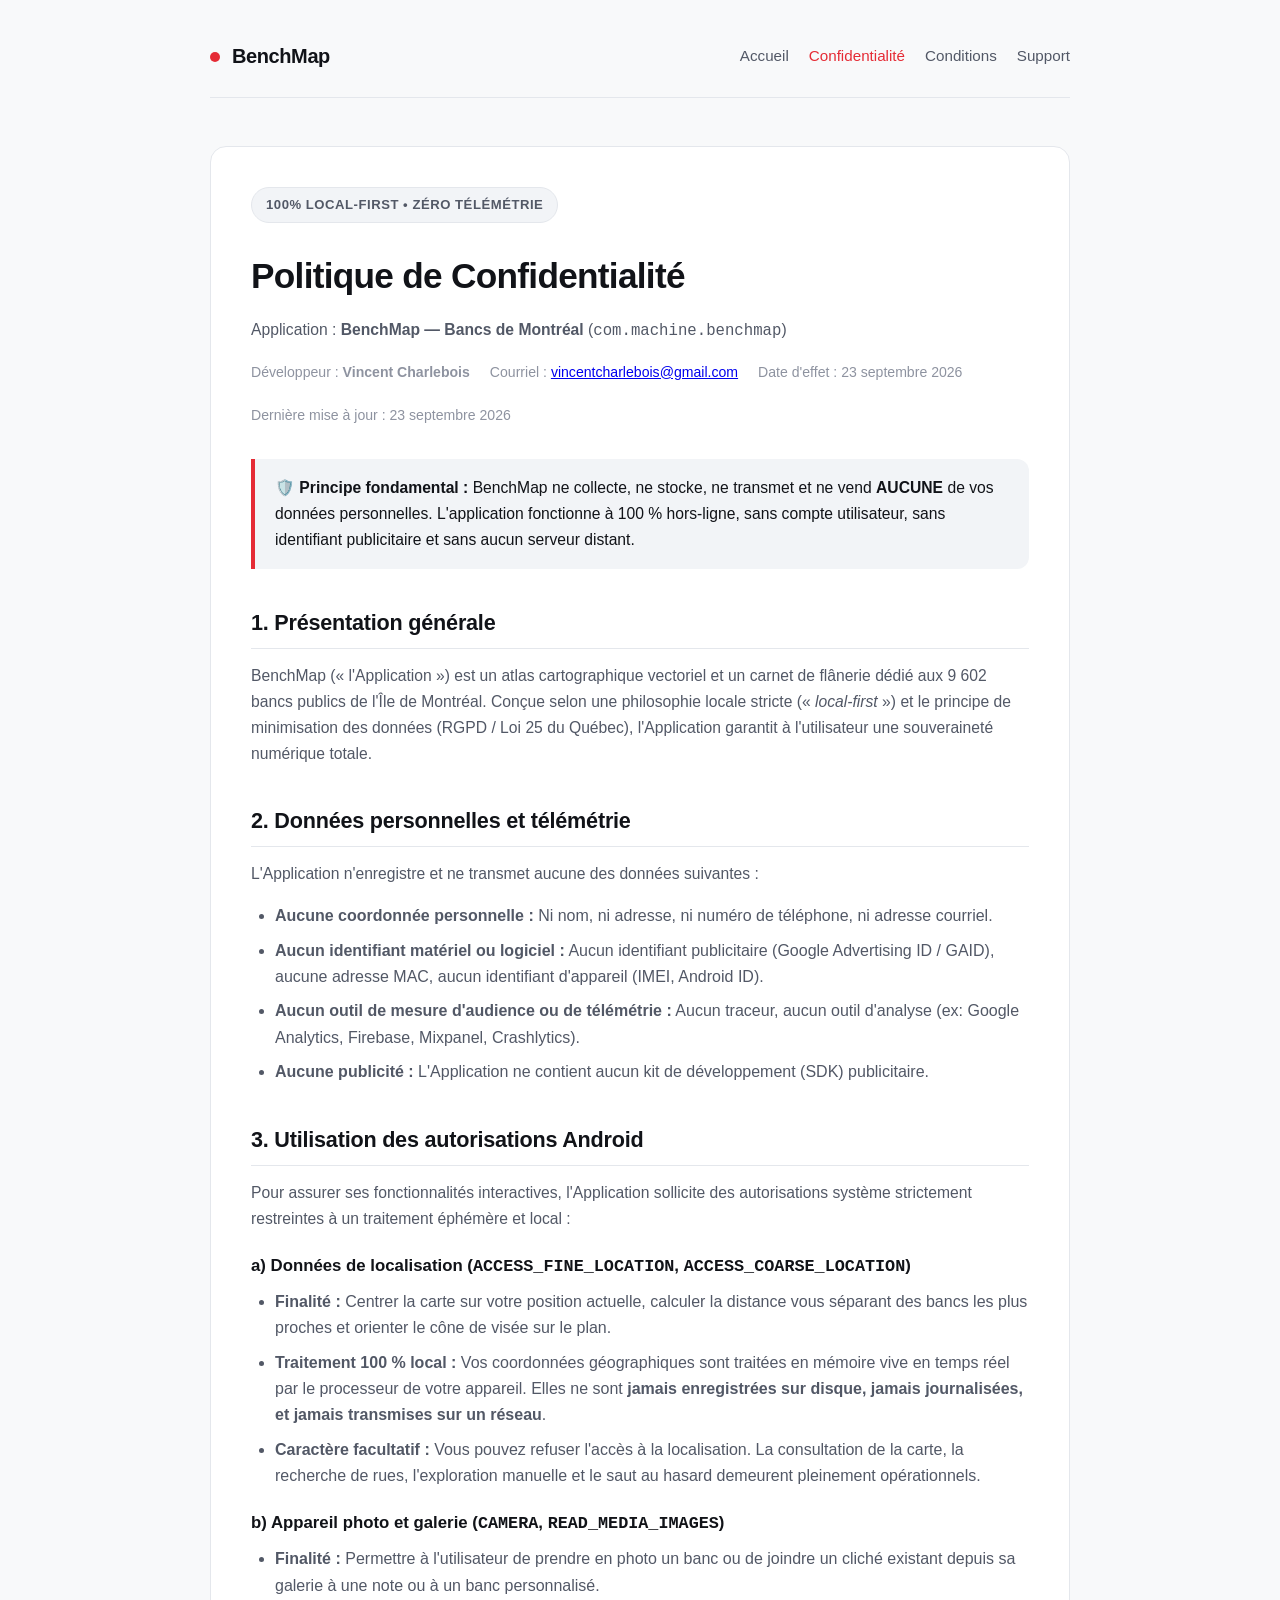
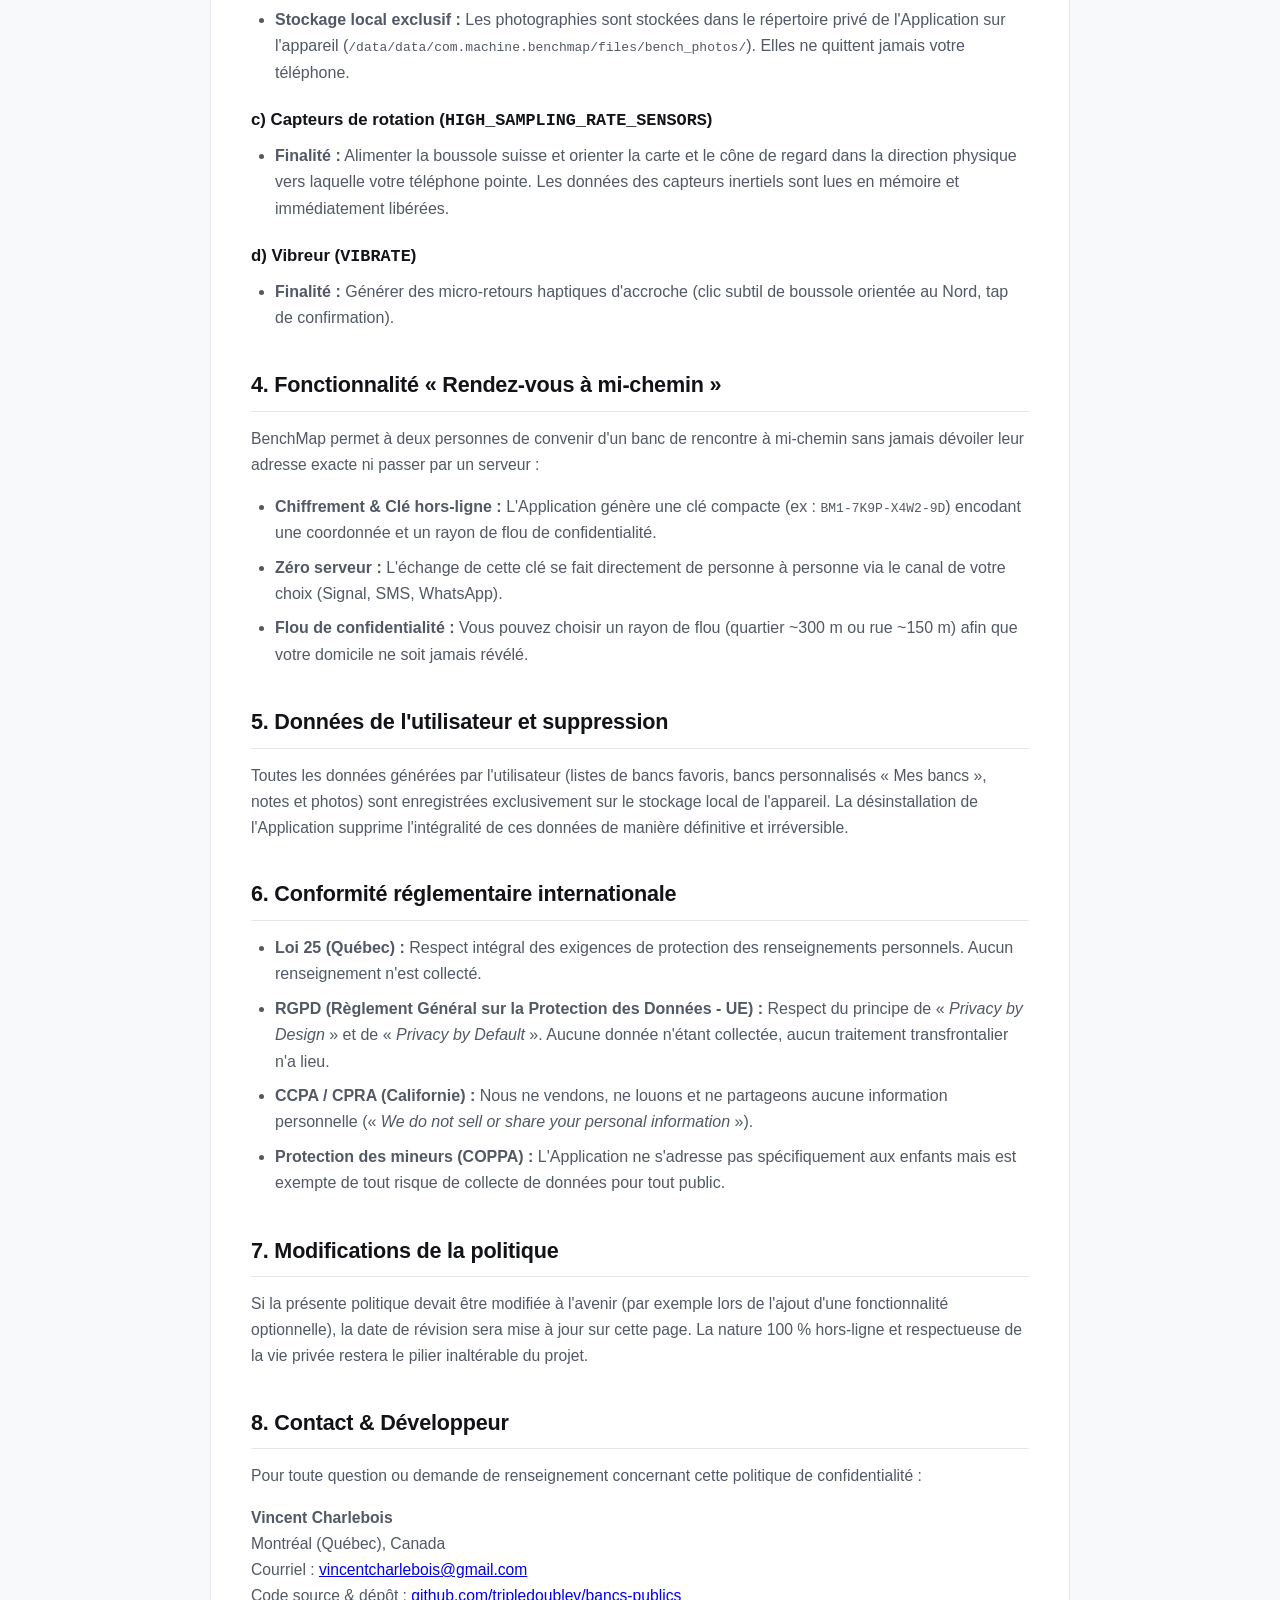
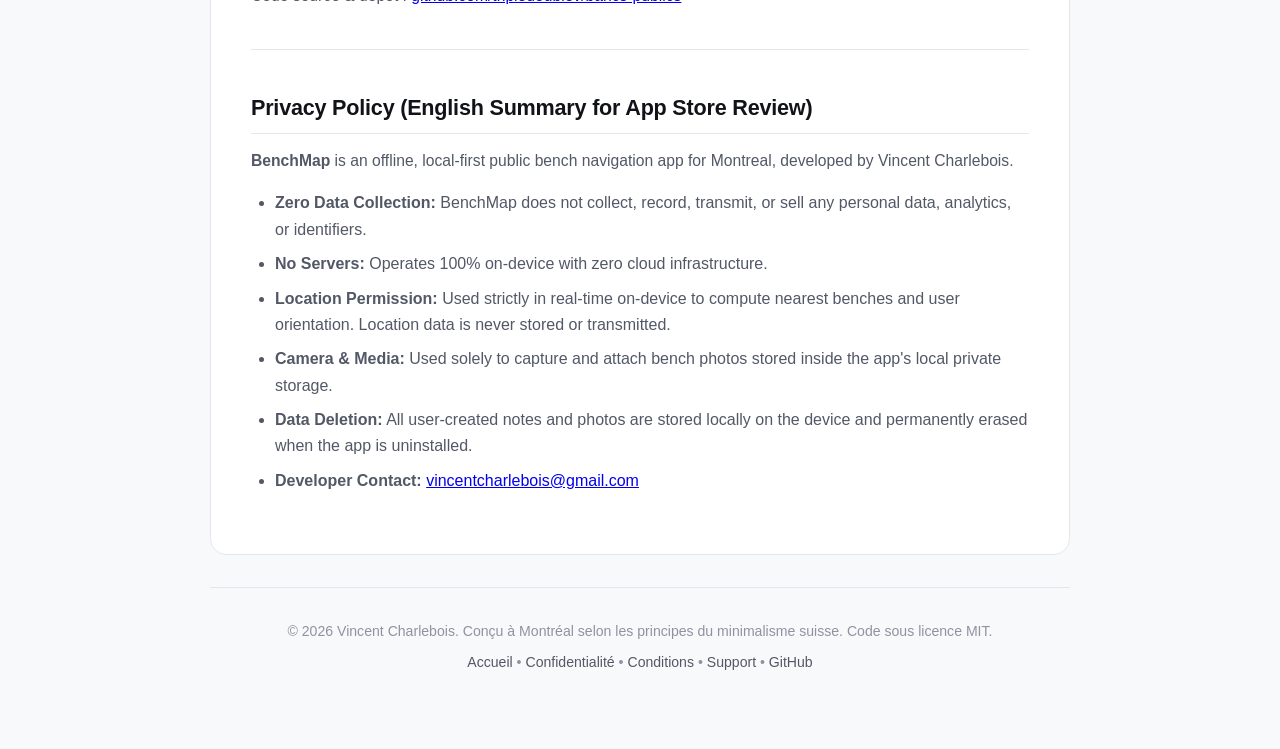
==== docs/privacy.html @ 8a966a75 "docs(store): add Google Play privacy policy, GitHub Pages website, store assets, and publication gui" ====
<!DOCTYPE html>
<html lang="fr">
<head>
  <meta charset="UTF-8">
  <meta name="viewport" content="width=device-width, initial-scale=1.0">
  <title>Politique de Confidentialité — BenchMap (Bancs de Montréal)</title>
  <meta name="description" content="Politique de confidentialité officielle de BenchMap. Zéro collecte de données, 100% hors-ligne et respect absolu de la vie privée.">
  <link rel="stylesheet" href="style.css">
  <link rel="icon" type="image/png" href="icon.png">
</head>
<body>
  <div class="container">
    <header>
      <nav class="nav-bar">
        <a href="index.html" class="brand">
          <span class="brand-dot"></span>
          <span>BenchMap</span>
        </a>
        <ul class="nav-links">
          <li><a href="index.html">Accueil</a></li>
          <li><a href="privacy.html" class="active">Confidentialité</a></li>
          <li><a href="terms.html">Conditions</a></li>
          <li><a href="support.html">Support</a></li>
        </ul>
      </nav>
    </header>

    <main>
      <div class="content-box">
        <span class="badge">100% Local-First • Zéro Télémétrie</span>
        <h1>Politique de Confidentialité</h1>
        <p class="tagline">Application : <strong>BenchMap — Bancs de Montréal</strong> (<code>com.machine.benchmap</code>)</p>

        <div class="meta-info">
          <span>Développeur : <strong>Vincent Charlebois</strong></span>
          <span>Courriel : <a href="mailto:vincentcharlebois@gmail.com">vincentcharlebois@gmail.com</a></span>
          <span>Date d'effet : 23 septembre 2026</span>
          <span>Dernière mise à jour : 23 septembre 2026</span>
        </div>

        <div class="highlight-box">
          <p>🛡️ <strong>Principe fondamental :</strong> BenchMap ne collecte, ne stocke, ne transmet et ne vend <strong>AUCUNE</strong> de vos données personnelles. L'application fonctionne à 100 % hors-ligne, sans compte utilisateur, sans identifiant publicitaire et sans aucun serveur distant.</p>
        </div>

        <h2>1. Présentation générale</h2>
        <p>BenchMap (« l'Application ») est un atlas cartographique vectoriel et un carnet de flânerie dédié aux 9 602 bancs publics de l'Île de Montréal. Conçue selon une philosophie locale stricte (« <em>local-first</em> ») et le principe de minimisation des données (RGPD / Loi 25 du Québec), l'Application garantit à l'utilisateur une souveraineté numérique totale.</p>

        <h2>2. Données personnelles et télémétrie</h2>
        <p>L'Application n'enregistre et ne transmet aucune des données suivantes :</p>
        <ul>
          <li><strong>Aucune coordonnée personnelle :</strong> Ni nom, ni adresse, ni numéro de téléphone, ni adresse courriel.</li>
          <li><strong>Aucun identifiant matériel ou logiciel :</strong> Aucun identifiant publicitaire (Google Advertising ID / GAID), aucune adresse MAC, aucun identifiant d'appareil (IMEI, Android ID).</li>
          <li><strong>Aucun outil de mesure d'audience ou de télémétrie :</strong> Aucun traceur, aucun outil d'analyse (ex: Google Analytics, Firebase, Mixpanel, Crashlytics).</li>
          <li><strong>Aucune publicité :</strong> L'Application ne contient aucun kit de développement (SDK) publicitaire.</li>
        </ul>

        <h2>3. Utilisation des autorisations Android</h2>
        <p>Pour assurer ses fonctionnalités interactives, l'Application sollicite des autorisations système strictement restreintes à un traitement éphémère et local :</p>

        <h3>a) Données de localisation (<code>ACCESS_FINE_LOCATION</code>, <code>ACCESS_COARSE_LOCATION</code>)</h3>
        <ul>
          <li><strong>Finalité :</strong> Centrer la carte sur votre position actuelle, calculer la distance vous séparant des bancs les plus proches et orienter le cône de visée sur le plan.</li>
          <li><strong>Traitement 100 % local :</strong> Vos coordonnées géographiques sont traitées en mémoire vive en temps réel par le processeur de votre appareil. Elles ne sont <strong>jamais enregistrées sur disque, jamais journalisées, et jamais transmises sur un réseau</strong>.</li>
          <li><strong>Caractère facultatif :</strong> Vous pouvez refuser l'accès à la localisation. La consultation de la carte, la recherche de rues, l'exploration manuelle et le saut au hasard demeurent pleinement opérationnels.</li>
        </ul>

        <h3>b) Appareil photo et galerie (<code>CAMERA</code>, <code>READ_MEDIA_IMAGES</code>)</h3>
        <ul>
          <li><strong>Finalité :</strong> Permettre à l'utilisateur de prendre en photo un banc ou de joindre un cliché existant depuis sa galerie à une note ou à un banc personnalisé.</li>
          <li><strong>Stockage local exclusif :</strong> Les photographies sont stockées dans le répertoire privé de l'Application sur l'appareil (<code>/data/data/com.machine.benchmap/files/bench_photos/</code>). Elles ne quittent jamais votre téléphone.</li>
        </ul>

        <h3>c) Capteurs de rotation (<code>HIGH_SAMPLING_RATE_SENSORS</code>)</h3>
        <ul>
          <li><strong>Finalité :</strong> Alimenter la boussole suisse et orienter la carte et le cône de regard dans la direction physique vers laquelle votre téléphone pointe. Les données des capteurs inertiels sont lues en mémoire et immédiatement libérées.</li>
        </ul>

        <h3>d) Vibreur (<code>VIBRATE</code>)</h3>
        <ul>
          <li><strong>Finalité :</strong> Générer des micro-retours haptiques d'accroche (clic subtil de boussole orientée au Nord, tap de confirmation).</li>
        </ul>

        <h2>4. Fonctionnalité « Rendez-vous à mi-chemin »</h2>
        <p>BenchMap permet à deux personnes de convenir d'un banc de rencontre à mi-chemin sans jamais dévoiler leur adresse exacte ni passer par un serveur :</p>
        <ul>
          <li><strong>Chiffrement & Clé hors-ligne :</strong> L'Application génère une clé compacte (ex : <code>BM1-7K9P-X4W2-9D</code>) encodant une coordonnée et un rayon de flou de confidentialité.</li>
          <li><strong>Zéro serveur :</strong> L'échange de cette clé se fait directement de personne à personne via le canal de votre choix (Signal, SMS, WhatsApp).</li>
          <li><strong>Flou de confidentialité :</strong> Vous pouvez choisir un rayon de flou (quartier ~300 m ou rue ~150 m) afin que votre domicile ne soit jamais révélé.</li>
        </ul>

        <h2>5. Données de l'utilisateur et suppression</h2>
        <p>Toutes les données générées par l'utilisateur (listes de bancs favoris, bancs personnalisés « Mes bancs », notes et photos) sont enregistrées exclusivement sur le stockage local de l'appareil. La désinstallation de l'Application supprime l'intégralité de ces données de manière définitive et irréversible.</p>

        <h2>6. Conformité réglementaire internationale</h2>
        <ul>
          <li><strong>Loi 25 (Québec) :</strong> Respect intégral des exigences de protection des renseignements personnels. Aucun renseignement n'est collecté.</li>
          <li><strong>RGPD (Règlement Général sur la Protection des Données - UE) :</strong> Respect du principe de « <em>Privacy by Design</em> » et de « <em>Privacy by Default</em> ». Aucune donnée n'étant collectée, aucun traitement transfrontalier n'a lieu.</li>
          <li><strong>CCPA / CPRA (Californie) :</strong> Nous ne vendons, ne louons et ne partageons aucune information personnelle (« <em>We do not sell or share your personal information</em> »).</li>
          <li><strong>Protection des mineurs (COPPA) :</strong> L'Application ne s'adresse pas spécifiquement aux enfants mais est exempte de tout risque de collecte de données pour tout public.</li>
        </ul>

        <h2>7. Modifications de la politique</h2>
        <p>Si la présente politique devait être modifiée à l'avenir (par exemple lors de l'ajout d'une fonctionnalité optionnelle), la date de révision sera mise à jour sur cette page. La nature 100 % hors-ligne et respectueuse de la vie privée restera le pilier inaltérable du projet.</p>

        <h2>8. Contact & Développeur</h2>
        <p>Pour toute question ou demande de renseignement concernant cette politique de confidentialité :</p>
        <p>
          <strong>Vincent Charlebois</strong><br>
          Montréal (Québec), Canada<br>
          Courriel : <a href="mailto:vincentcharlebois@gmail.com">vincentcharlebois@gmail.com</a><br>
          Code source & dépôt : <a href="https://github.com/tripledoublev/bancs-publics" target="_blank" rel="noopener">github.com/tripledoublev/bancs-publics</a>
        </p>

        <hr style="border: 0; border-top: 1px solid var(--border-subtle); margin: 40px 0;">

        <!-- English Version Summary for Google Play Reviewers -->
        <h2>Privacy Policy (English Summary for App Store Review)</h2>
        <p><strong>BenchMap</strong> is an offline, local-first public bench navigation app for Montreal, developed by Vincent Charlebois.</p>
        <ul>
          <li><strong>Zero Data Collection:</strong> BenchMap does not collect, record, transmit, or sell any personal data, analytics, or identifiers.</li>
          <li><strong>No Servers:</strong> Operates 100% on-device with zero cloud infrastructure.</li>
          <li><strong>Location Permission:</strong> Used strictly in real-time on-device to compute nearest benches and user orientation. Location data is never stored or transmitted.</li>
          <li><strong>Camera & Media:</strong> Used solely to capture and attach bench photos stored inside the app's local private storage.</li>
          <li><strong>Data Deletion:</strong> All user-created notes and photos are stored locally on the device and permanently erased when the app is uninstalled.</li>
          <li><strong>Developer Contact:</strong> <a href="mailto:vincentcharlebois@gmail.com">vincentcharlebois@gmail.com</a></li>
        </ul>
      </div>
    </main>

    <footer>
      <p>© 2026 Vincent Charlebois. Conçu à Montréal selon les principes du minimalisme suisse. Code sous licence MIT.</p>
      <p style="margin-top: 8px;">
        <a href="index.html">Accueil</a> • 
        <a href="privacy.html">Confidentialité</a> • 
        <a href="terms.html">Conditions</a> • 
        <a href="support.html">Support</a> • 
        <a href="https://github.com/tripledoublev/bancs-publics" target="_blank" rel="noopener">GitHub</a>
      </p>
    </footer>
  </div>
</body>
</html>
---- docs/style.css ----
:root {
  --bg-primary: #F8F9FA;
  --bg-card: #FFFFFF;
  --text-primary: #111318;
  --text-secondary: #525866;
  --text-muted: #8E93A0;
  --accent-red: #E52B35;
  --accent-red-hover: #C9202A;
  --border-subtle: #E4E7EC;
  --border-strong: #D0D5DD;
  --chip-bg: #F2F4F7;
  --font-sans: -apple-system, BlinkMacSystemFont, "Segoe UI", Roboto, Helvetica, Arial, sans-serif;
  --max-w: 860px;
}

@media (prefers-color-scheme: dark) {
  :root {
    --bg-primary: #0D0E11;
    --bg-card: #16171B;
    --text-primary: #F4F5F7;
    --text-secondary: #9CA3AF;
    --text-muted: #6B7280;
    --accent-red: #FF383C;
    --accent-red-hover: #FF5A5E;
    --border-subtle: #262932;
    --border-strong: #374151;
    --chip-bg: #20232B;
  }
}

* {
  box-sizing: border-box;
  margin: 0;
  padding: 0;
}

body {
  font-family: var(--font-sans);
  background-color: var(--bg-primary);
  color: var(--text-primary);
  line-height: 1.65;
  -webkit-font-smoothing: antialiased;
  padding: 0 20px;
}

.container {
  max-width: var(--max-w);
  margin: 0 auto;
  padding: 40px 0 80px 0;
}

/* Header & Nav */
header {
  margin-bottom: 48px;
}

.nav-bar {
  display: flex;
  align-items: center;
  justify-content: space-between;
  padding-bottom: 24px;
  border-bottom: 1px solid var(--border-subtle);
}

.brand {
  display: flex;
  align-items: center;
  gap: 12px;
  text-decoration: none;
  color: var(--text-primary);
  font-weight: 700;
  font-size: 1.25rem;
  letter-spacing: -0.02em;
}

.brand-dot {
  width: 10px;
  height: 10px;
  background-color: var(--accent-red);
  border-radius: 50%;
  display: inline-block;
}

.nav-links {
  display: flex;
  gap: 20px;
  list-style: none;
}

.nav-links a {
  text-decoration: none;
  color: var(--text-secondary);
  font-size: 0.95rem;
  font-weight: 500;
  transition: color 0.15s ease;
}

.nav-links a:hover,
.nav-links a.active {
  color: var(--accent-red);
}

/* Hero Section */
.hero {
  text-align: center;
  padding: 40px 0 60px 0;
}

.badge {
  display: inline-flex;
  align-items: center;
  gap: 8px;
  background: var(--chip-bg);
  border: 1px solid var(--border-subtle);
  border-radius: 9999px;
  padding: 6px 14px;
  font-size: 0.82rem;
  font-weight: 600;
  letter-spacing: 0.04em;
  text-transform: uppercase;
  color: var(--text-secondary);
  margin-bottom: 24px;
}

.hero h1 {
  font-size: 2.8rem;
  font-weight: 800;
  letter-spacing: -0.03em;
  line-height: 1.15;
  margin-bottom: 20px;
}

.hero p.tagline {
  font-size: 1.25rem;
  color: var(--text-secondary);
  max-width: 680px;
  margin: 0 auto 36px auto;
}

.btn-group {
  display: flex;
  gap: 14px;
  justify-content: center;
  flex-wrap: wrap;
}

.btn {
  display: inline-flex;
  align-items: center;
  gap: 10px;
  padding: 12px 24px;
  border-radius: 12px;
  font-weight: 600;
  font-size: 0.98rem;
  text-decoration: none;
  transition: all 0.2s ease;
}

.btn-primary {
  background-color: var(--accent-red);
  color: #FFFFFF !important;
  box-shadow: 0 4px 14px rgba(229, 43, 53, 0.25);
}

.btn-primary:hover {
  background-color: var(--accent-red-hover);
  transform: translateY(-1px);
}

.btn-secondary {
  background-color: var(--bg-card);
  color: var(--text-primary);
  border: 1px solid var(--border-strong);
}

.btn-secondary:hover {
  background-color: var(--chip-bg);
  transform: translateY(-1px);
}

/* Feature Cards Grid */
.grid {
  display: grid;
  grid-template-columns: repeat(auto-fit, minmax(250px, 1fr));
  gap: 20px;
  margin: 48px 0;
}

.card {
  background: var(--bg-card);
  border: 1px solid var(--border-subtle);
  border-radius: 16px;
  padding: 24px;
  transition: transform 0.15s ease, border-color 0.15s ease;
}

.card:hover {
  border-color: var(--accent-red);
}

.card-icon {
  font-size: 1.8rem;
  margin-bottom: 14px;
}

.card h3 {
  font-size: 1.15rem;
  font-weight: 700;
  margin-bottom: 8px;
  letter-spacing: -0.01em;
}

.card p {
  color: var(--text-secondary);
  font-size: 0.92rem;
  line-height: 1.55;
}

/* Screenshots Showcase */
.screenshots-section {
  margin: 64px 0;
  text-align: center;
}

.screenshots-section h2 {
  font-size: 1.8rem;
  font-weight: 800;
  margin-bottom: 12px;
}

.screenshots-section p {
  color: var(--text-secondary);
  margin-bottom: 32px;
}

.screenshots-row {
  display: flex;
  gap: 20px;
  justify-content: center;
  overflow-x: auto;
  padding-bottom: 20px;
}

.screenshot-frame {
  flex: 0 0 260px;
  background: var(--bg-card);
  border: 1px solid var(--border-subtle);
  border-radius: 24px;
  padding: 8px;
  box-shadow: 0 10px 30px rgba(0, 0, 0, 0.08);
}

.screenshot-frame img {
  width: 100%;
  border-radius: 18px;
  display: block;
}

.screenshot-label {
  margin-top: 10px;
  font-size: 0.85rem;
  font-weight: 600;
  color: var(--text-muted);
}

/* Policy Content Layout */
.content-box {
  background: var(--bg-card);
  border: 1px solid var(--border-subtle);
  border-radius: 16px;
  padding: 40px;
  margin: 32px 0;
}

.content-box h1 {
  font-size: 2.2rem;
  font-weight: 800;
  margin-bottom: 12px;
  letter-spacing: -0.02em;
}

.content-box h2 {
  font-size: 1.35rem;
  font-weight: 700;
  margin-top: 36px;
  margin-bottom: 14px;
  letter-spacing: -0.01em;
  border-bottom: 1px solid var(--border-subtle);
  padding-bottom: 8px;
}

.content-box h3 {
  font-size: 1.05rem;
  font-weight: 700;
  margin-top: 20px;
  margin-bottom: 8px;
}

.content-box p {
  color: var(--text-secondary);
  margin-bottom: 16px;
  font-size: 0.98rem;
}

.content-box ul {
  margin-left: 24px;
  margin-bottom: 20px;
  color: var(--text-secondary);
}

.content-box li {
  margin-bottom: 8px;
}

.meta-info {
  display: flex;
  gap: 20px;
  font-size: 0.88rem;
  color: var(--text-muted);
  margin-bottom: 32px;
  flex-wrap: wrap;
}

.highlight-box {
  background: var(--chip-bg);
  border-left: 4px solid var(--accent-red);
  padding: 16px 20px;
  border-radius: 0 12px 12px 0;
  margin: 24px 0;
}

.highlight-box p {
  margin-bottom: 0;
  color: var(--text-primary);
  font-weight: 500;
}

/* Footer */
footer {
  border-top: 1px solid var(--border-subtle);
  padding-top: 32px;
  text-align: center;
  color: var(--text-muted);
  font-size: 0.88rem;
}

footer a {
  color: var(--text-secondary);
  text-decoration: none;
}

footer a:hover {
  color: var(--accent-red);
}

@media (max-width: 640px) {
  .hero h1 {
    font-size: 2.1rem;
  }
  .content-box {
    padding: 24px;
  }
}
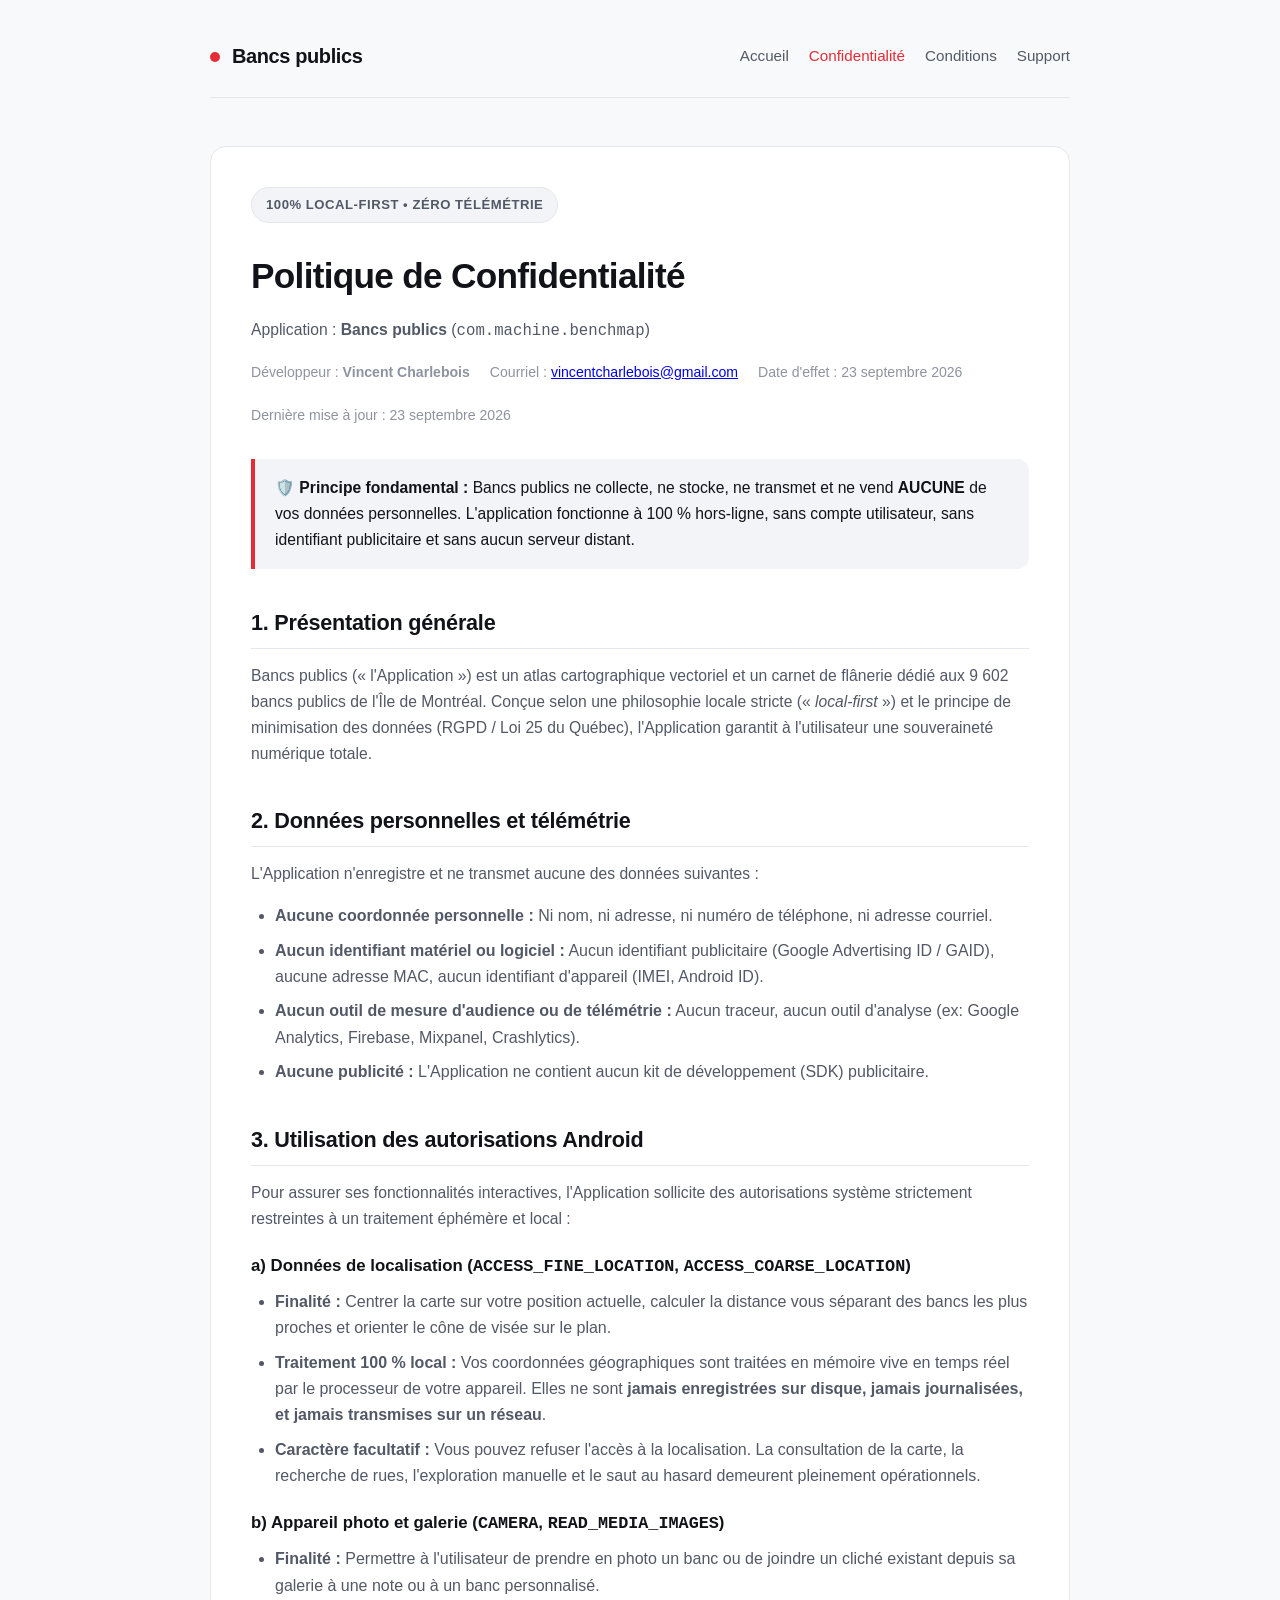
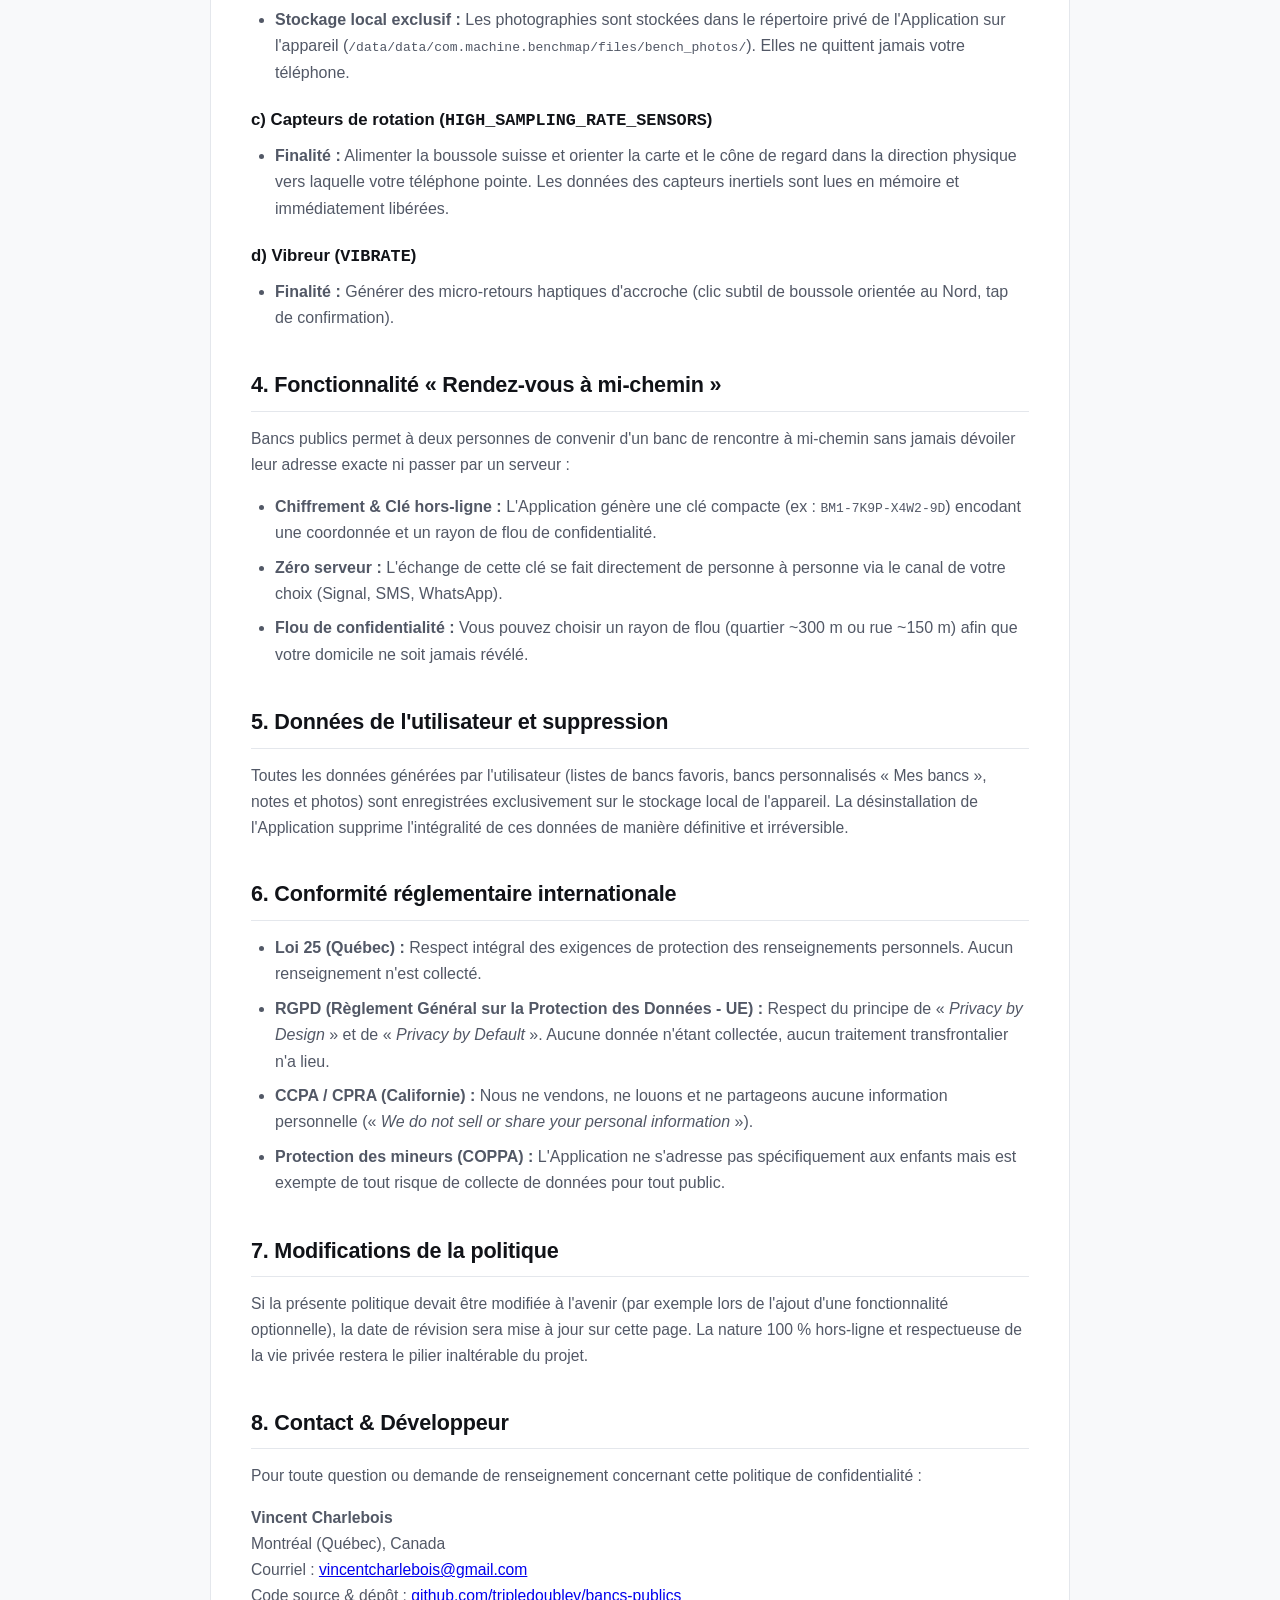
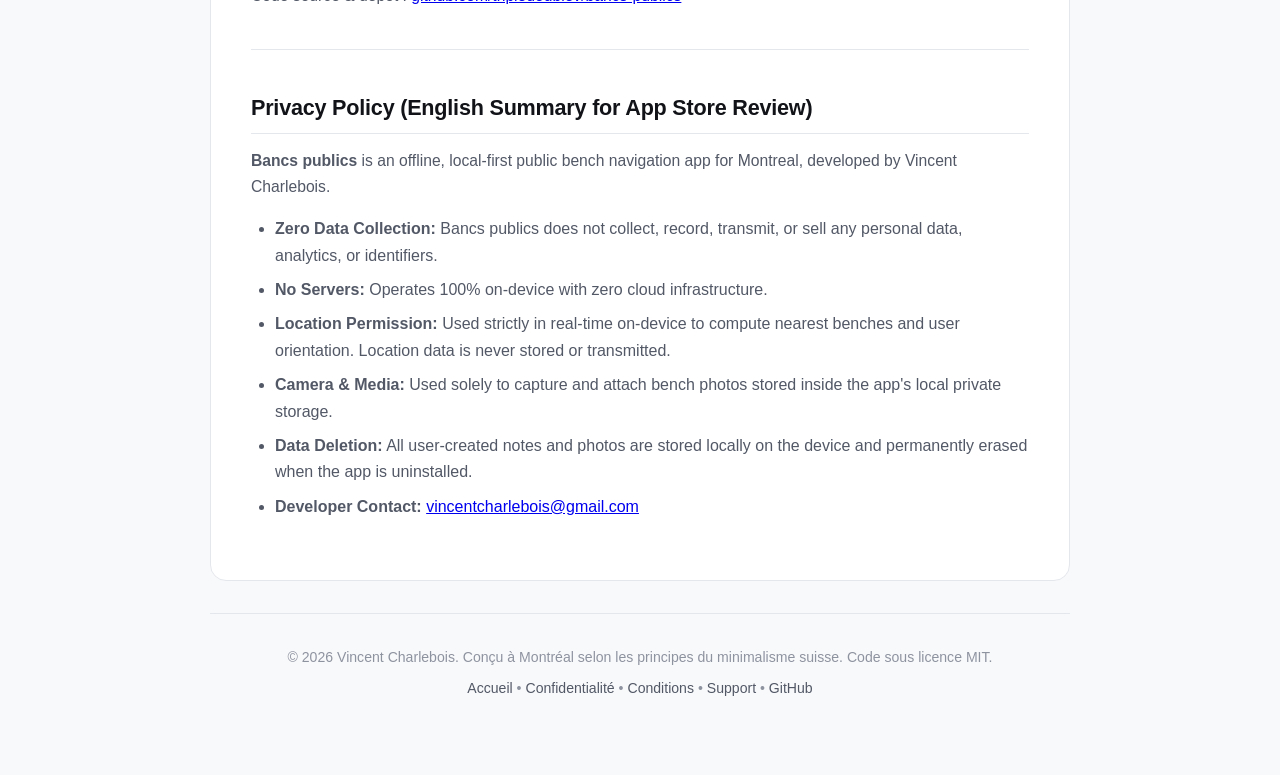
==== commit 3d0bf37d: "feat: rename application to 'Bancs publics' across app, metadata, and docs" ====
--- a/docs/privacy.html
+++ b/docs/privacy.html
@@ -3,8 +3,8 @@
 <head>
   <meta charset="UTF-8">
   <meta name="viewport" content="width=device-width, initial-scale=1.0">
-  <title>Politique de Confidentialité — BenchMap (Bancs de Montréal)</title>
-  <meta name="description" content="Politique de confidentialité officielle de BenchMap. Zéro collecte de données, 100% hors-ligne et respect absolu de la vie privée.">
+  <title>Politique de Confidentialité — Bancs publics</title>
+  <meta name="description" content="Politique de confidentialité officielle de Bancs publics. Zéro collecte de données, 100% hors-ligne et respect absolu de la vie privée.">
   <link rel="stylesheet" href="style.css">
   <link rel="icon" type="image/png" href="icon.png">
 </head>
@@ -14,7 +14,7 @@
       <nav class="nav-bar">
         <a href="index.html" class="brand">
           <span class="brand-dot"></span>
-          <span>BenchMap</span>
+          <span>Bancs publics</span>
         </a>
         <ul class="nav-links">
           <li><a href="index.html">Accueil</a></li>
@@ -29,7 +29,7 @@
       <div class="content-box">
         <span class="badge">100% Local-First • Zéro Télémétrie</span>
         <h1>Politique de Confidentialité</h1>
-        <p class="tagline">Application : <strong>BenchMap — Bancs de Montréal</strong> (<code>com.machine.benchmap</code>)</p>
+        <p class="tagline">Application : <strong>Bancs publics</strong> (<code>com.machine.benchmap</code>)</p>
 
         <div class="meta-info">
           <span>Développeur : <strong>Vincent Charlebois</strong></span>
@@ -39,11 +39,11 @@
         </div>
 
         <div class="highlight-box">
-          <p>🛡️ <strong>Principe fondamental :</strong> BenchMap ne collecte, ne stocke, ne transmet et ne vend <strong>AUCUNE</strong> de vos données personnelles. L'application fonctionne à 100 % hors-ligne, sans compte utilisateur, sans identifiant publicitaire et sans aucun serveur distant.</p>
+          <p>🛡️ <strong>Principe fondamental :</strong> Bancs publics ne collecte, ne stocke, ne transmet et ne vend <strong>AUCUNE</strong> de vos données personnelles. L'application fonctionne à 100 % hors-ligne, sans compte utilisateur, sans identifiant publicitaire et sans aucun serveur distant.</p>
         </div>
 
         <h2>1. Présentation générale</h2>
-        <p>BenchMap (« l'Application ») est un atlas cartographique vectoriel et un carnet de flânerie dédié aux 9 602 bancs publics de l'Île de Montréal. Conçue selon une philosophie locale stricte (« <em>local-first</em> ») et le principe de minimisation des données (RGPD / Loi 25 du Québec), l'Application garantit à l'utilisateur une souveraineté numérique totale.</p>
+        <p>Bancs publics (« l'Application ») est un atlas cartographique vectoriel et un carnet de flânerie dédié aux 9 602 bancs publics de l'Île de Montréal. Conçue selon une philosophie locale stricte (« <em>local-first</em> ») et le principe de minimisation des données (RGPD / Loi 25 du Québec), l'Application garantit à l'utilisateur une souveraineté numérique totale.</p>
 
         <h2>2. Données personnelles et télémétrie</h2>
         <p>L'Application n'enregistre et ne transmet aucune des données suivantes :</p>
@@ -81,7 +81,7 @@
         </ul>
 
         <h2>4. Fonctionnalité « Rendez-vous à mi-chemin »</h2>
-        <p>BenchMap permet à deux personnes de convenir d'un banc de rencontre à mi-chemin sans jamais dévoiler leur adresse exacte ni passer par un serveur :</p>
+        <p>Bancs publics permet à deux personnes de convenir d'un banc de rencontre à mi-chemin sans jamais dévoiler leur adresse exacte ni passer par un serveur :</p>
         <ul>
           <li><strong>Chiffrement & Clé hors-ligne :</strong> L'Application génère une clé compacte (ex : <code>BM1-7K9P-X4W2-9D</code>) encodant une coordonnée et un rayon de flou de confidentialité.</li>
           <li><strong>Zéro serveur :</strong> L'échange de cette clé se fait directement de personne à personne via le canal de votre choix (Signal, SMS, WhatsApp).</li>
@@ -115,9 +115,9 @@
 
         <!-- English Version Summary for Google Play Reviewers -->
         <h2>Privacy Policy (English Summary for App Store Review)</h2>
-        <p><strong>BenchMap</strong> is an offline, local-first public bench navigation app for Montreal, developed by Vincent Charlebois.</p>
+        <p><strong>Bancs publics</strong> is an offline, local-first public bench navigation app for Montreal, developed by Vincent Charlebois.</p>
         <ul>
-          <li><strong>Zero Data Collection:</strong> BenchMap does not collect, record, transmit, or sell any personal data, analytics, or identifiers.</li>
+          <li><strong>Zero Data Collection:</strong> Bancs publics does not collect, record, transmit, or sell any personal data, analytics, or identifiers.</li>
           <li><strong>No Servers:</strong> Operates 100% on-device with zero cloud infrastructure.</li>
           <li><strong>Location Permission:</strong> Used strictly in real-time on-device to compute nearest benches and user orientation. Location data is never stored or transmitted.</li>
           <li><strong>Camera & Media:</strong> Used solely to capture and attach bench photos stored inside the app's local private storage.</li>
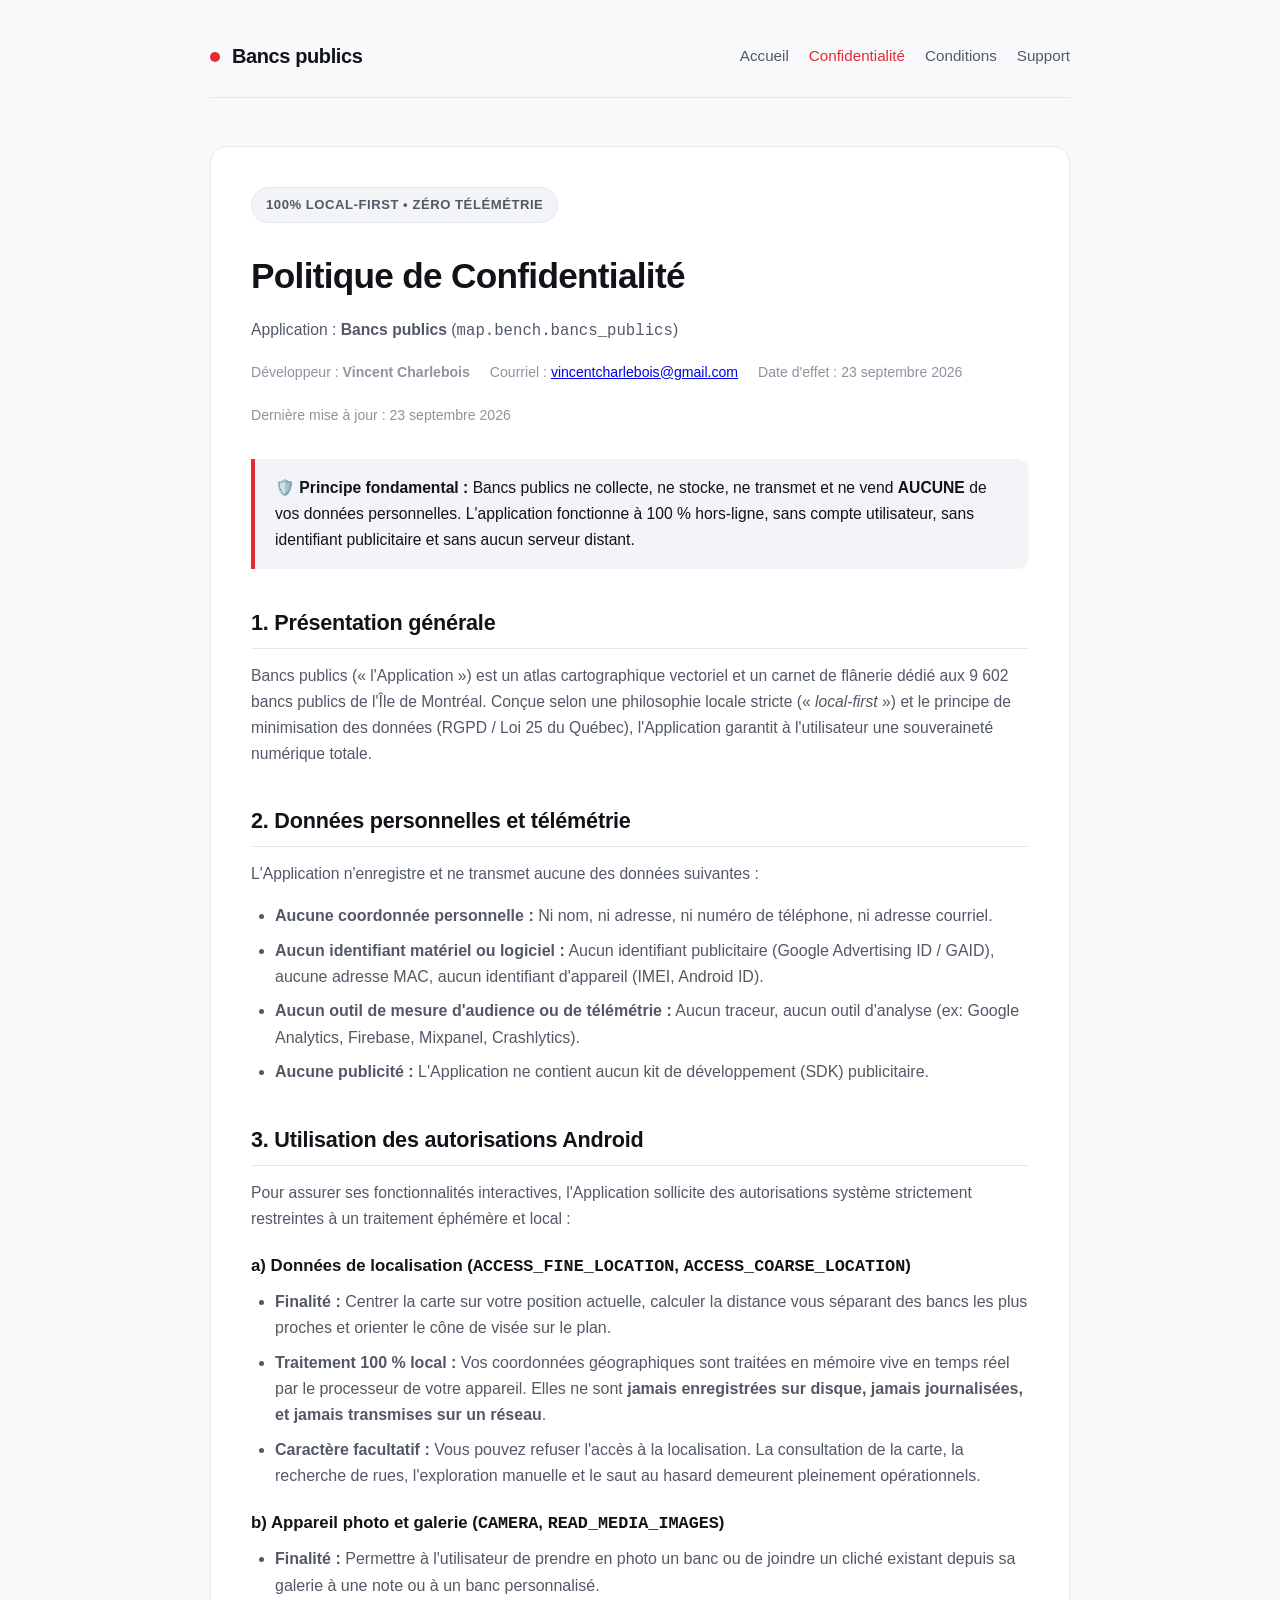
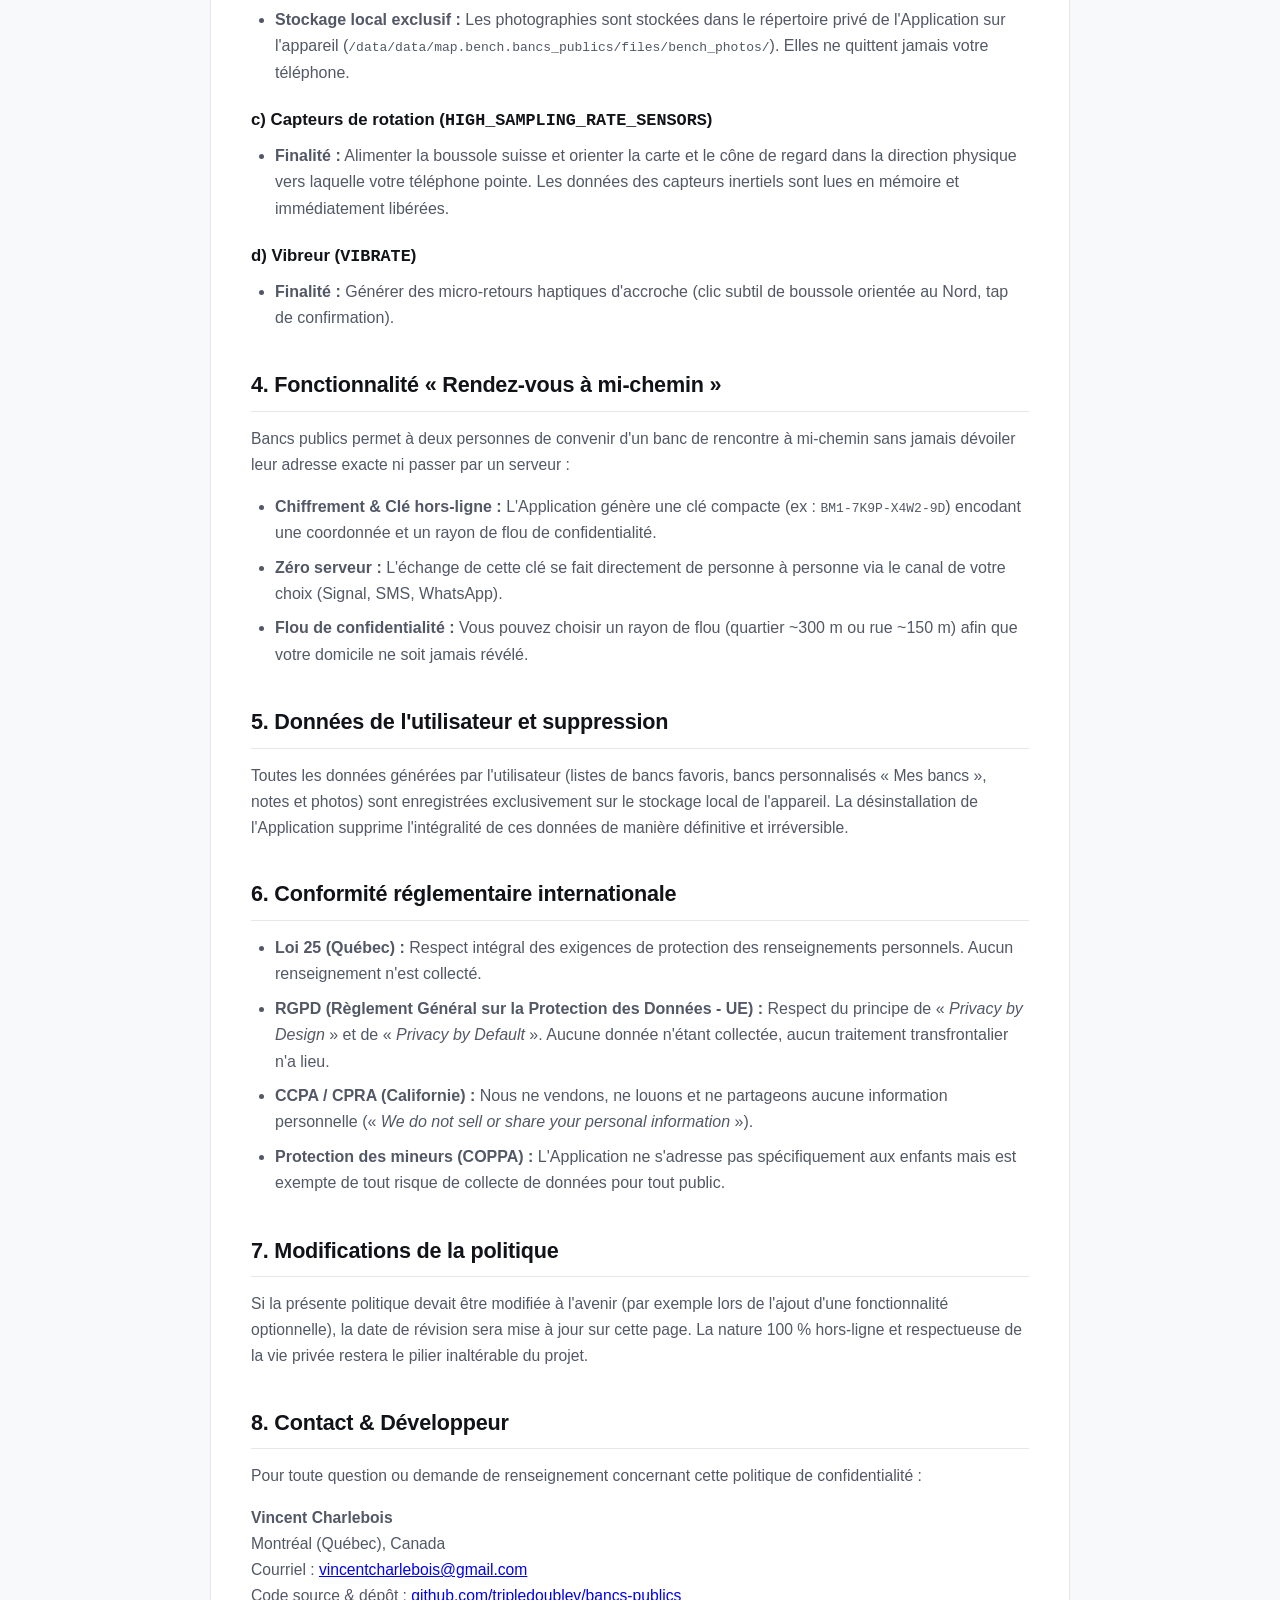
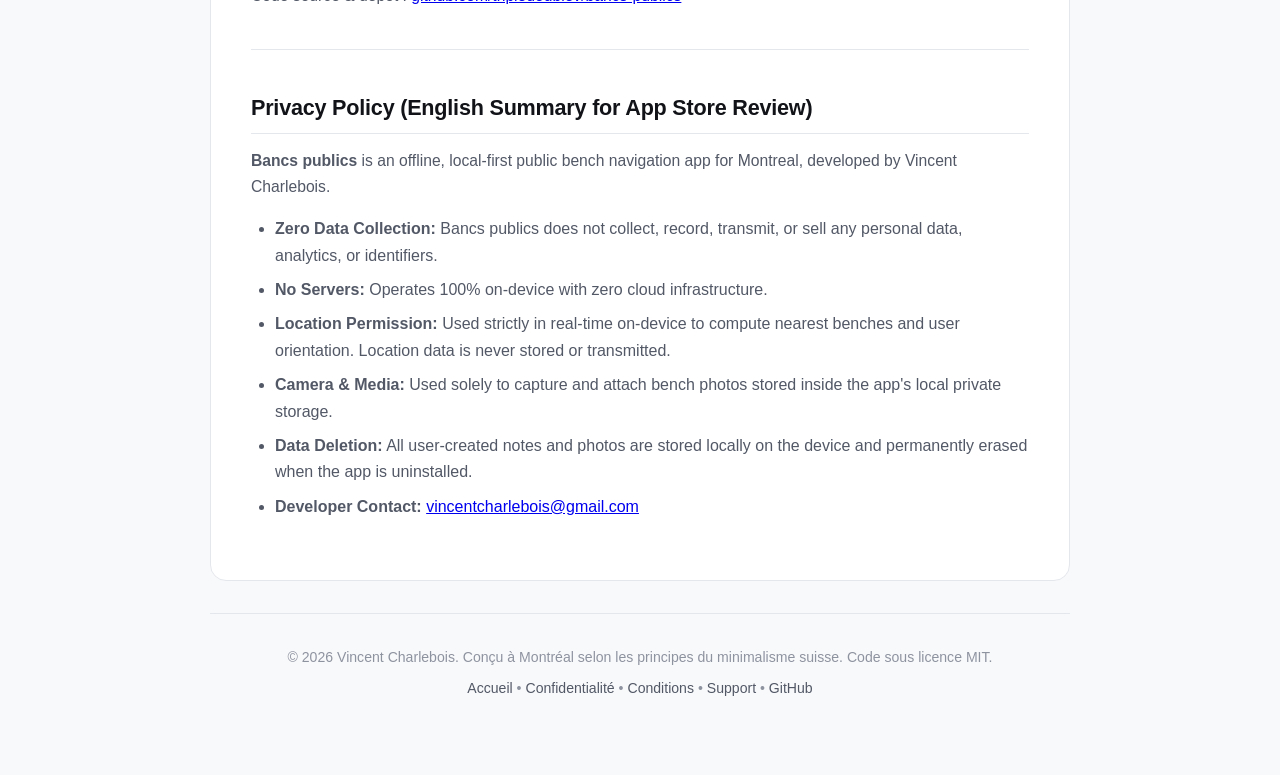
==== commit 2d9a2c7f: "chore: migrate package name and applicationId to map.bench.bancs_publics" ====
--- a/docs/privacy.html
+++ b/docs/privacy.html
@@ -29,7 +29,7 @@
       <div class="content-box">
         <span class="badge">100% Local-First • Zéro Télémétrie</span>
         <h1>Politique de Confidentialité</h1>
-        <p class="tagline">Application : <strong>Bancs publics</strong> (<code>com.machine.benchmap</code>)</p>
+        <p class="tagline">Application : <strong>Bancs publics</strong> (<code>map.bench.bancs_publics</code>)</p>
 
         <div class="meta-info">
           <span>Développeur : <strong>Vincent Charlebois</strong></span>
@@ -67,7 +67,7 @@
         <h3>b) Appareil photo et galerie (<code>CAMERA</code>, <code>READ_MEDIA_IMAGES</code>)</h3>
         <ul>
           <li><strong>Finalité :</strong> Permettre à l'utilisateur de prendre en photo un banc ou de joindre un cliché existant depuis sa galerie à une note ou à un banc personnalisé.</li>
-          <li><strong>Stockage local exclusif :</strong> Les photographies sont stockées dans le répertoire privé de l'Application sur l'appareil (<code>/data/data/com.machine.benchmap/files/bench_photos/</code>). Elles ne quittent jamais votre téléphone.</li>
+          <li><strong>Stockage local exclusif :</strong> Les photographies sont stockées dans le répertoire privé de l'Application sur l'appareil (<code>/data/data/map.bench.bancs_publics/files/bench_photos/</code>). Elles ne quittent jamais votre téléphone.</li>
         </ul>
 
         <h3>c) Capteurs de rotation (<code>HIGH_SAMPLING_RATE_SENSORS</code>)</h3>
